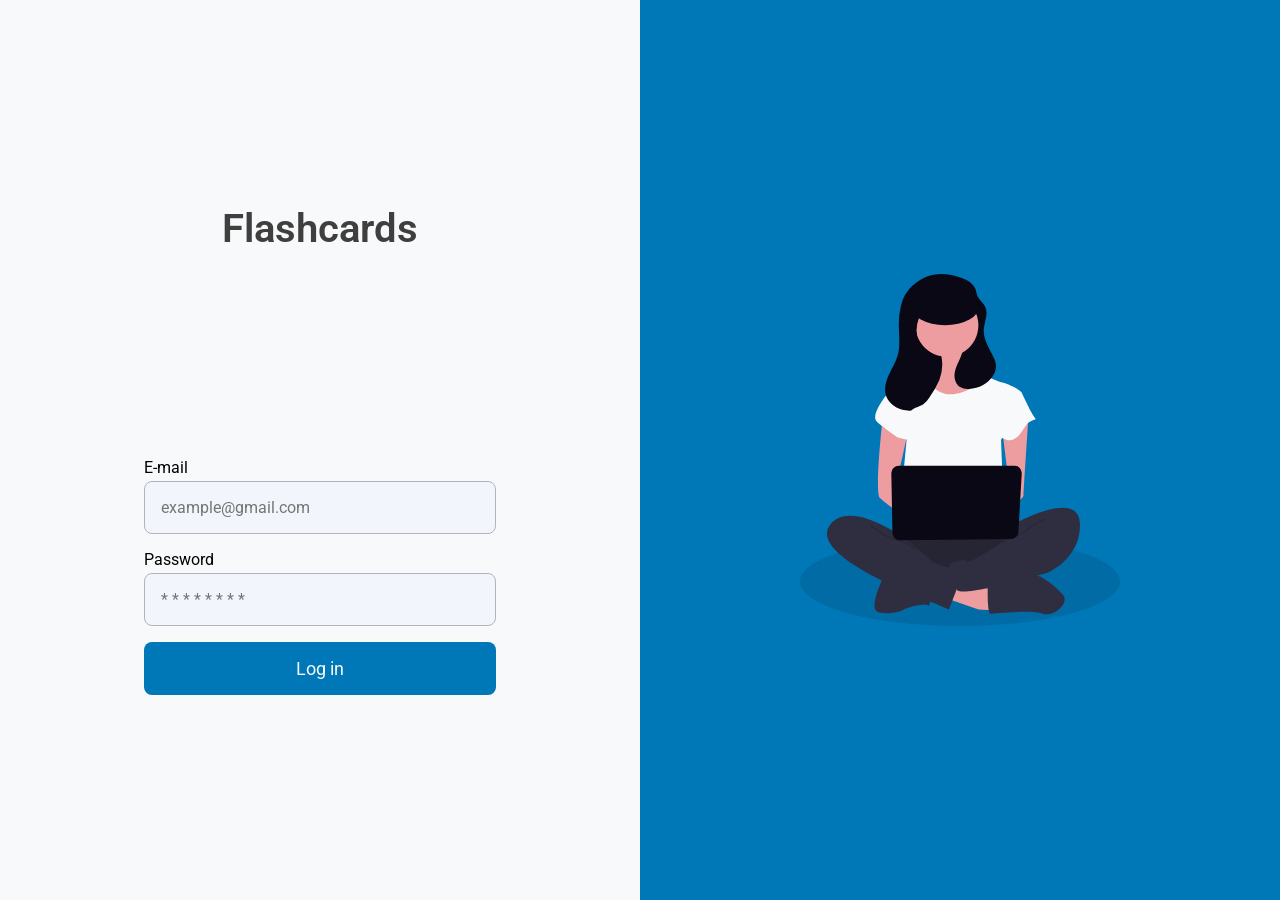
==== frontend/index.html @ 7157df33 "Added a image to the right side" ====
<!DOCTYPE html>
<html lang="en">
  <head>
    <meta charset="UTF-8">
    <meta name="viewport" content="width=device-width, initial-scale=1">
    <title>Flashcards - Login</title>
    <link href="css/style.css" rel="stylesheet">
  </head>
  <body>
    <main class="container">
      <div class="container--column left-side">
        <a href="#" class="logo">
          Flashcards
        </a>
        <form class="container--form">
          <div class="container--form__fields">
            <label for="email">E-mail</label>
            <input type="email" name="email" placeholder="example@gmail.com" required>
          </div>

          <div class="container--form__fields">
            <label for="password">Password</label>
            <input type="password" name="password" placeholder="* * * * * * * *" required>
          </div>
          
          <button type="submit" class="container--form__submit">Log in</button>
          
          <!-- <div> -->
          <!--   <input type="checkbox" name="remember_me" value="remember"> Remember me -->
          <!--   <a href="#">Forgot password?</a> -->
          <!-- </div> -->
        </form>
      </div>
      <div class="right-side">
      </div>
    </main>
  </body>
</html>
---- frontend/css/style.css ----
@import url('https://fonts.googleapis.com/css2?family=Roboto:ital,wght@0,100..900;1,100..900&display=swap');

*, *::before, *::after {
  box-sizing: border-box;
}

* {
  margin: 0;
  padding: 0;
  /* border: 1px solid red; */
}

html {
  background-color: #f8f9fa;
  font-family: "Roboto", sans-serif;
}

body {
  min-height: 100vh;
  line-weight: 1.5;
}

img {
  display: block;
  max-width: 100%;
}

input,
button {
  font: inherit;
}

button {
  border: none;
  cursor: pointer;
}

main {
  height: 100vh;
}

.container {
  display: flex;
  flex-direction: row;
  justify-content: center;
  align-items: stretch;
  width: 100%;
}

.container--column {
  display: flex;
  flex-direction: column;
  justify-content: space-evenly;
  align-items: center;
}

.left-side {
  flex: 0 0 50%;
}

.right-side {
  flex: 0 0 50%;
}

.logo {
  color: #3f3f3f;
  text-decoration: none;
  font-size: 2.5rem;
  font-weight: 600;
}

.container--form {
  display: flex;
  flex-direction: column;
  width: 55%;
  gap: 1rem;
}

.container--form__fields {
  display: flex;
  flex-direction: column;
  gap: .25rem;
}

.container--form__fields input {
  padding: 1rem;
  background-color: #F2F6FC;
  border: solid 1px #b5b2bd;
  border-radius: 8px;
}

.container--form__submit {
  padding: 1rem;
  background-color: #0077b6;
  color: #f8f9fa;
  font-size: 1.125rem;
  border: 0px;
  border-radius: 8px;
}

.right-side {
  background-color: #0077b6;
  background-image: url(../assets/focused.svg);
  background-repeat: no-repeat;
  background-position: center;
  background-size: 50%;
}
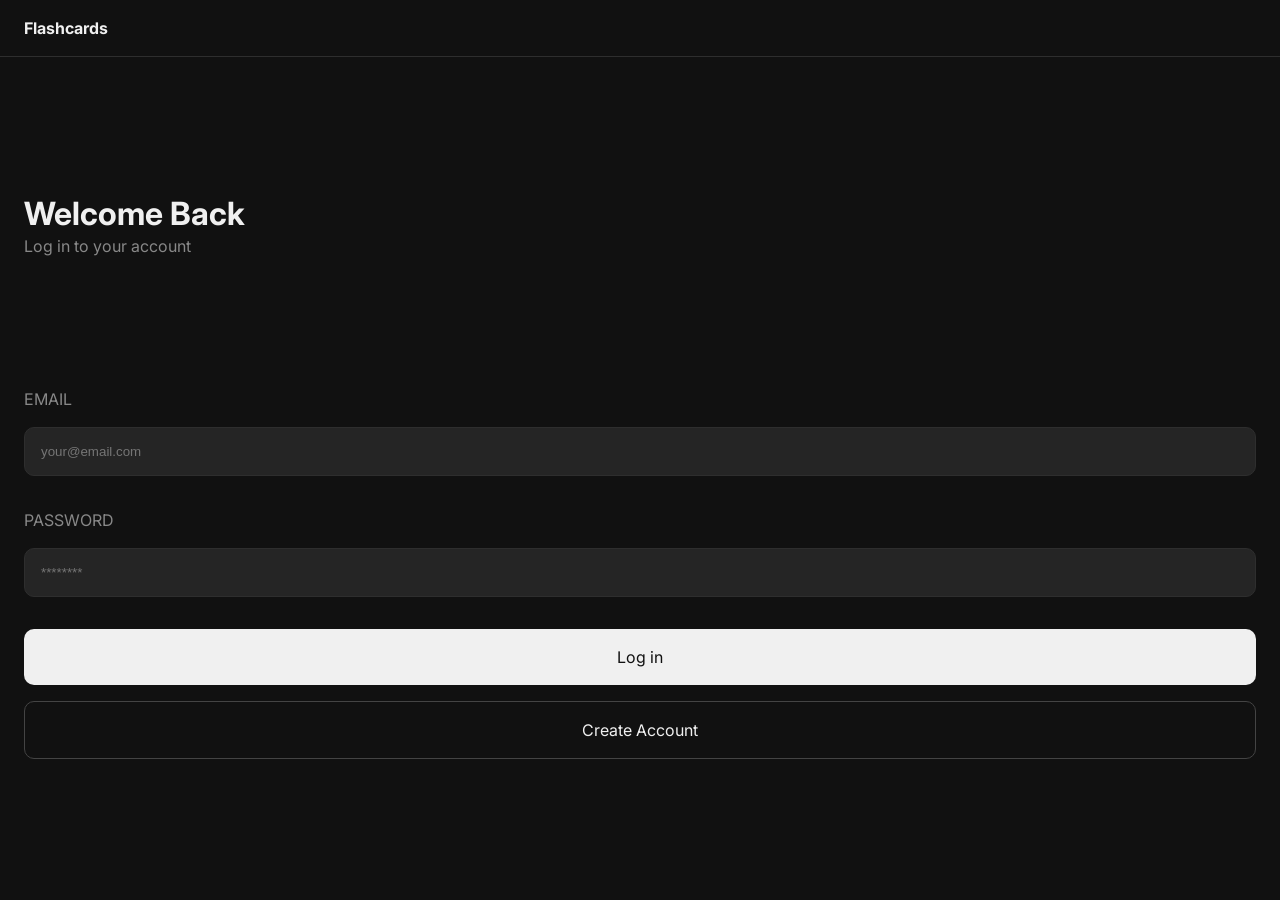
==== commit 7f330f9c: "Changed the whole design for the frontend" ====
--- a/frontend/index.html
+++ b/frontend/index.html
@@ -7,32 +7,30 @@
     <link href="css/style.css" rel="stylesheet">
   </head>
   <body>
+    <header>
+      <nav>
+        <a href="#">Flashcards</a>
+      </nav>
+    </header>
     <main class="container">
-      <div class="container--column left-side">
-        <a href="#" class="logo">
-          Flashcards
-        </a>
-        <form class="container--form">
-          <div class="container--form__fields">
-            <label for="email">E-mail</label>
-            <input type="email" name="email" placeholder="example@gmail.com" required>
-          </div>
-
-          <div class="container--form__fields">
-            <label for="password">Password</label>
-            <input type="password" name="password" placeholder="* * * * * * * *" required>
-          </div>
-          
-          <button type="submit" class="container--form__submit">Log in</button>
-          
-          <!-- <div> -->
-          <!--   <input type="checkbox" name="remember_me" value="remember"> Remember me -->
-          <!--   <a href="#">Forgot password?</a> -->
-          <!-- </div> -->
-        </form>
+      <div class="greetings">
+        <h1>Welcome Back</h1>
+        <p class="text-secondary">Log in to your account</p>
       </div>
-      <div class="right-side">
-      </div>
+      <form class="container-form">
+        <div class="container-form-child">
+          <label for="email" class="text-secondary">EMAIL</label>
+          <input type="email" name="email" placeholder="your@email.com" required>
+        </div>
+        <div class="container-form-child">
+          <label for="password" class="text-secondary">PASSWORD</label>
+          <input type="password" name="password" id="password" placeholder="********" required>
+        </div>
+        <div class="container-form-child">
+          <button type="submit" class="primary-button">Log in</button>
+          <button type="button" class="secondary-button">Create Account</button>
+        </div>
+      </form>
     </main>
   </body>
 </html>
--- a/frontend/css/style.css
+++ b/frontend/css/style.css
@@ -1,107 +1,104 @@
-@import url('https://fonts.googleapis.com/css2?family=Roboto:ital,wght@0,100..900;1,100..900&display=swap');
+@import url('https://fonts.googleapis.com/css2?family=Inter:ital,opsz,wght@0,14..32,100..900;1,14..32,100..900&display=swap');
 
-*, *::before, *::after {
+*,
+*::before,
+*::after {
+  margin: 0;
+  padding: 0;
   box-sizing: border-box;
 }
 
-* {
-  margin: 0;
-  padding: 0;
-  /* border: 1px solid red; */
+button {
+  all: unset;
+  cursor: pointer;
+  text-align: center;
+  border-radius: 10px;
 }
 
-html {
-  background-color: #f8f9fa;
-  font-family: "Roboto", sans-serif;
+:root {
+  --bg-page: #111;
+  --bg-surface: #1e1e1e;
+  --bg-input: #252525;
+  --border: #2e2e2e;
+  --border-light: #444;
+  --text-primary: #f0f0f0;
+  --text-secondary: #888;
+  --text-muted: #666;
 }
 
 body {
-  min-height: 100vh;
-  line-weight: 1.5;
+  background-color: var(--bg-page);
+  color: var(--text-primary);
+
+  font-family: "Inter", sans-serif;
+  line-height: 1.5rem;
+
+  height: 100vh;
+
+  display: flex;
+  flex-direction: column;
 }
 
-img {
-  display: block;
-  max-width: 100%;
+header {
+  padding: 1rem 1.5rem;
+  border-bottom: 1px solid var(--border);
 }
 
-input,
-button {
-  font: inherit;
-}
-
-button {
-  border: none;
-  cursor: pointer;
-}
-
-main {
-  height: 100vh;
+nav a {
+  text-decoration: none;
+  color: var(--text-primary);
+  font-weight: bold;
 }
 
 .container {
   display: flex;
-  flex-direction: row;
+  flex-direction: column;
+  justify-content: space-evenly;
+  flex-grow: 1;
+  padding: 1rem 1.5rem;
+}
+
+.greetings {
+  line-height: 2rem;
+}
+
+.text-secondary {
+  color: var(--text-secondary);
+}
+
+.container-form {
+  display: flex;
+  flex-direction: column;
   justify-content: center;
-  align-items: stretch;
+  align-items: flex-start;
+  gap: 2rem;
+}
+
+.container-form-child {
+  display: flex;
+  flex-direction: column;
+  gap: 1rem;
+
   width: 100%;
 }
 
-.container--column {
-  display: flex;
-  flex-direction: column;
-  justify-content: space-evenly;
-  align-items: center;
+.container-form-child input {
+  padding: 1rem;
+  background-color: var(--bg-input);
+  color: var(--text-secundary);
+  border: 1px solid var(--border);
+  border-radius: 10px;
 }
 
-.left-side {
-  flex: 0 0 50%;
+.primary-button {
+  background-color: var(--text-primary);
+  color: var(--bg-page);
+  padding: 1rem;
 }
 
-.right-side {
-  flex: 0 0 50%;
+.secondary-button {
+  background-color: var(--bg-page);
+  color: var(--text-primary);
+  border: 1px solid var(--border-light);
+  padding: 1rem;
 }
-
-.logo {
-  color: #3f3f3f;
-  text-decoration: none;
-  font-size: 2.5rem;
-  font-weight: 600;
-}
-
-.container--form {
-  display: flex;
-  flex-direction: column;
-  width: 55%;
-  gap: 1rem;
-}
-
-.container--form__fields {
-  display: flex;
-  flex-direction: column;
-  gap: .25rem;
-}
-
-.container--form__fields input {
-  padding: 1rem;
-  background-color: #F2F6FC;
-  border: solid 1px #b5b2bd;
-  border-radius: 8px;
-}
-
-.container--form__submit {
-  padding: 1rem;
-  background-color: #0077b6;
-  color: #f8f9fa;
-  font-size: 1.125rem;
-  border: 0px;
-  border-radius: 8px;
-}
-
-.right-side {
-  background-color: #0077b6;
-  background-image: url(../assets/focused.svg);
-  background-repeat: no-repeat;
-  background-position: center;
-  background-size: 50%;
-}
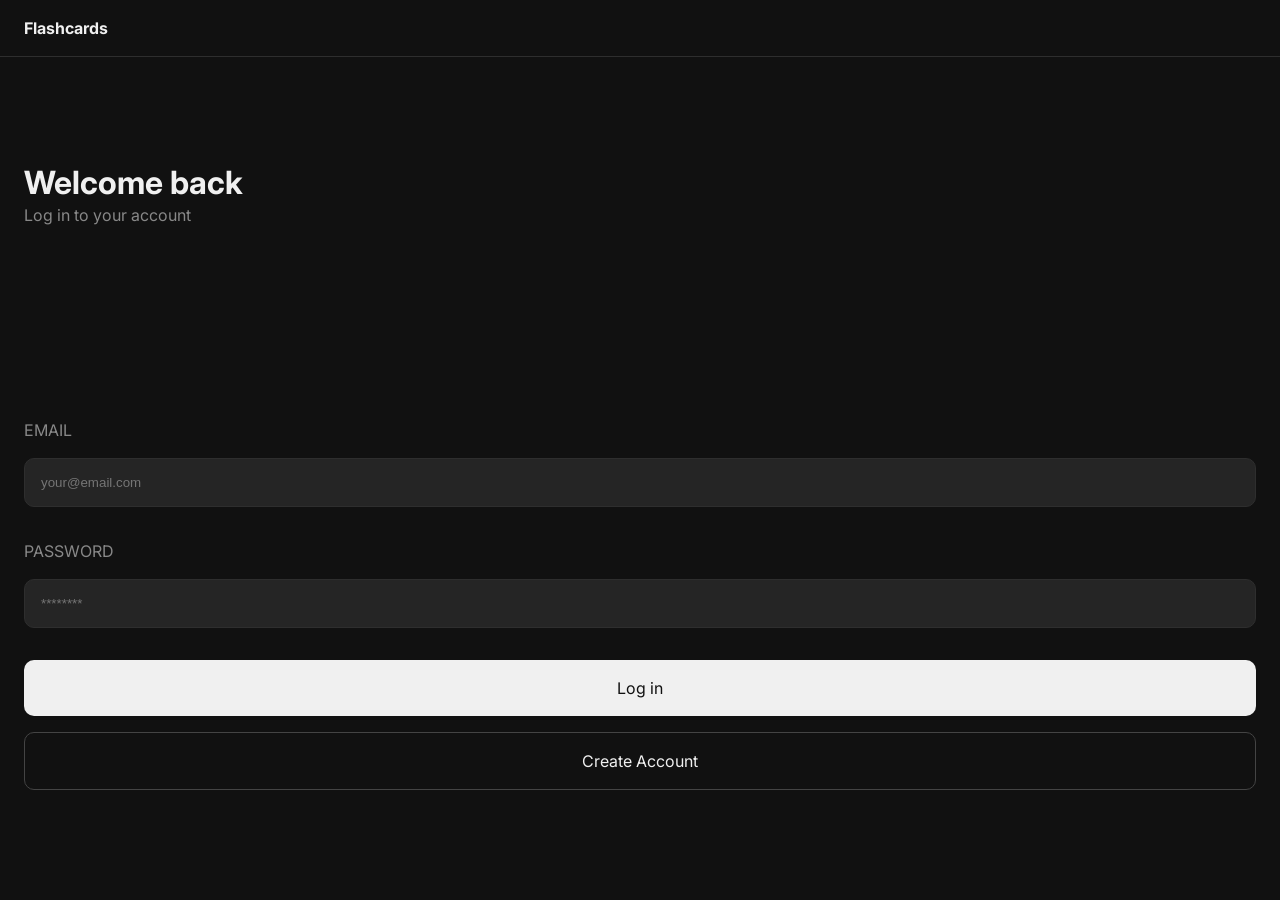
==== commit 0d16d12e: "Added id to input email" ====
--- a/frontend/index.html
+++ b/frontend/index.html
@@ -14,13 +14,13 @@
     </header>
     <main class="container">
       <div class="greetings">
-        <h1>Welcome Back</h1>
+        <h1>Welcome back</h1>
         <p class="text-secondary">Log in to your account</p>
       </div>
       <form class="container-form">
         <div class="container-form-child">
           <label for="email" class="text-secondary">EMAIL</label>
-          <input type="email" name="email" placeholder="your@email.com" required>
+          <input type="email" name="email" id="email" placeholder="your@email.com" required>
         </div>
         <div class="container-form-child">
           <label for="password" class="text-secondary">PASSWORD</label>
--- a/frontend/css/style.css
+++ b/frontend/css/style.css
@@ -53,7 +53,7 @@
 .container {
   display: flex;
   flex-direction: column;
-  justify-content: space-evenly;
+  justify-content: space-around;
   flex-grow: 1;
   padding: 1rem 1.5rem;
 }
@@ -85,7 +85,7 @@
 .container-form-child input {
   padding: 1rem;
   background-color: var(--bg-input);
-  color: var(--text-secundary);
+  color: var(--text-secondary);
   border: 1px solid var(--border);
   border-radius: 10px;
 }
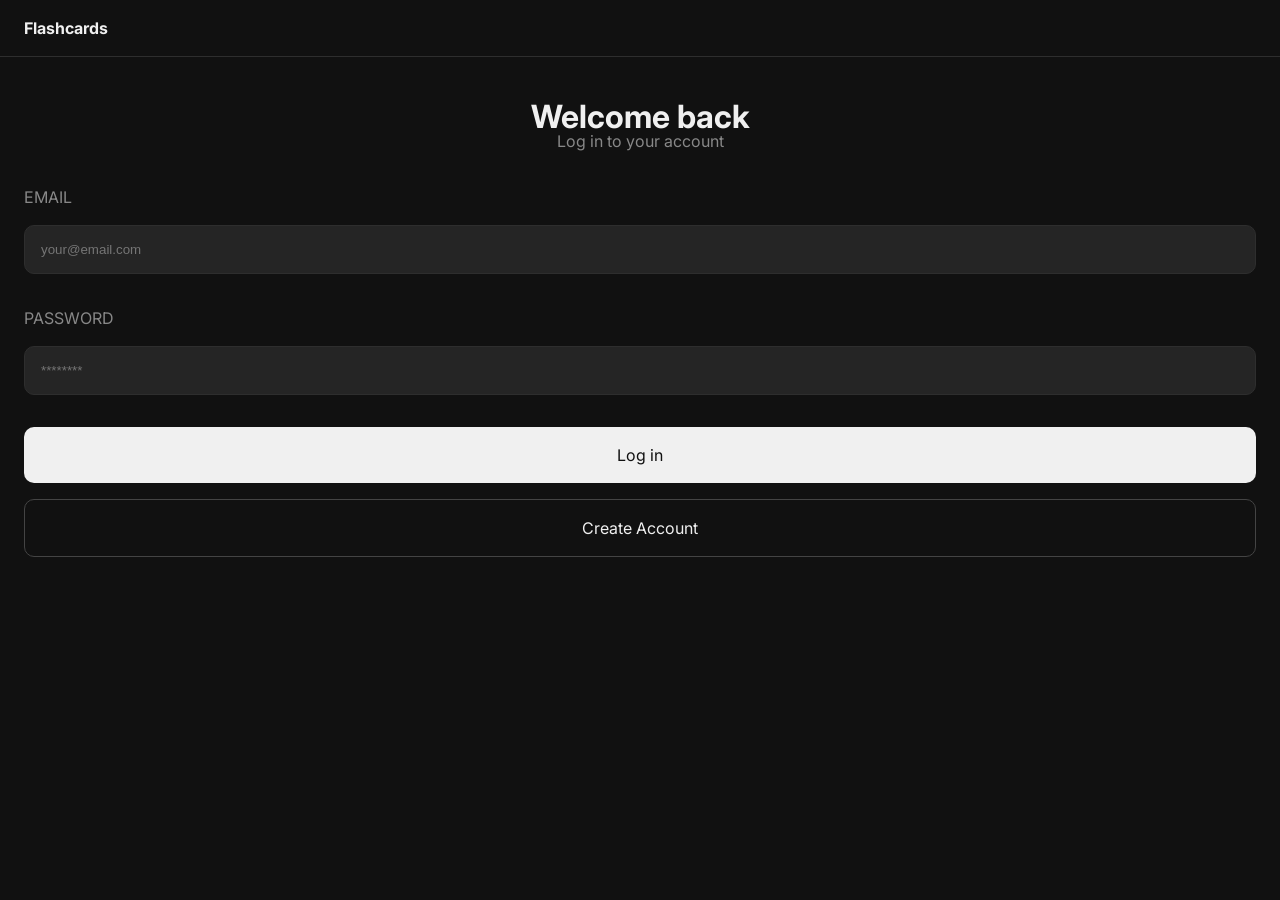
==== commit 77cc8d85: "Fixed spacing" ====
--- a/frontend/index.html
+++ b/frontend/index.html
@@ -17,7 +17,7 @@
         <h1>Welcome back</h1>
         <p class="text-secondary">Log in to your account</p>
       </div>
-      <form class="container-form">
+      <form class="container-form" id="form">
         <div class="container-form-child">
           <label for="email" class="text-secondary">EMAIL</label>
           <input type="email" name="email" id="email" placeholder="your@email.com" required>
@@ -33,4 +33,5 @@
       </form>
     </main>
   </body>
+  <script src="login.js"></script>
 </html>
--- a/frontend/css/style.css
+++ b/frontend/css/style.css
@@ -53,13 +53,13 @@
 .container {
   display: flex;
   flex-direction: column;
-  justify-content: space-around;
-  flex-grow: 1;
+  gap: 2rem;
   padding: 1rem 1.5rem;
 }
 
 .greetings {
-  line-height: 2rem;
+  text-align: center;
+  margin-top: 2rem;
 }
 
 .text-secondary {
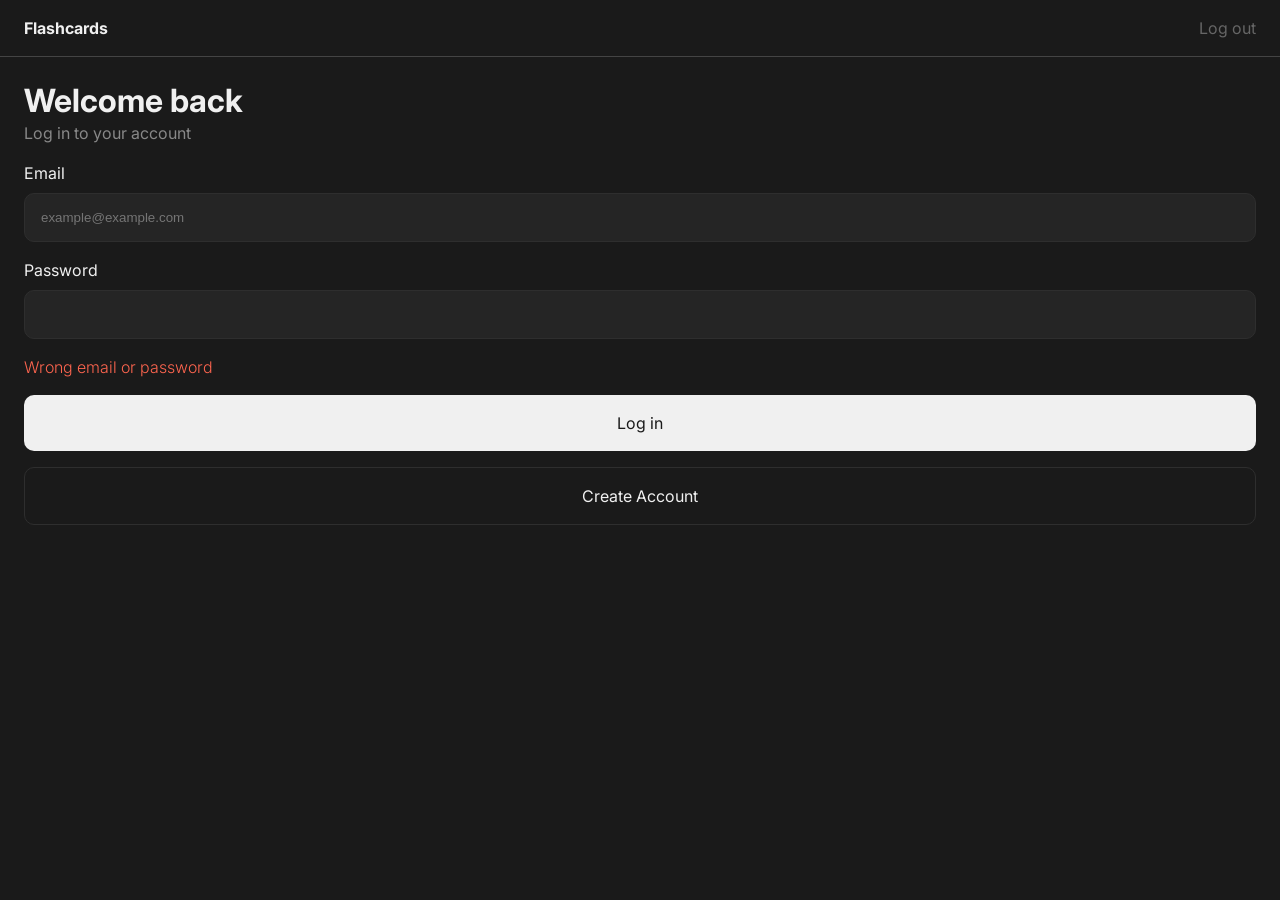
==== commit 695f5adf: "Cleanup the css file" ====
--- a/frontend/index.html
+++ b/frontend/index.html
@@ -1,37 +1,96 @@
-<!DOCTYPE html>
+<!-- <!doctype html> -->
+<!-- <html lang="en"> -->
+<!--   <head> -->
+<!--     <meta charset="UTF-8" /> -->
+<!--     <meta name="viewport" content="width=device-width, initial-scale=1" /> -->
+<!--     <title>Flashcards - Login</title> -->
+<!--     <link href="css/style.css" rel="stylesheet" /> -->
+<!--   </head> -->
+<!--   <body> -->
+<!--     <header> -->
+<!--       <nav> -->
+<!--         <a href="#">Flashcards</a> -->
+<!--       </nav> -->
+<!--     </header> -->
+<!--     <main class="container"> -->
+<!--       <div class="greetings"> -->
+<!--         <h1>Welcome back</h1> -->
+<!--         <p class="text-secondary">Log in to your account</p> -->
+<!--       </div> -->
+<!--       <form class="container-form" id="form"> -->
+<!--         <div class="container-form-child"> -->
+<!--           <label for="email" class="text-secondary">EMAIL</label> -->
+<!--           <input -->
+<!--             type="email" -->
+<!--             name="email" -->
+<!--             id="email" -->
+<!--             placeholder="your@email.com" -->
+<!--             required -->
+<!--           /> -->
+<!--         </div> -->
+<!--         <div class="container-form-child"> -->
+<!--           <label for="password" class="text-secondary">PASSWORD</label> -->
+<!--           <input -->
+<!--             type="password" -->
+<!--             name="password" -->
+<!--             id="password" -->
+<!--             placeholder="********" -->
+<!--             required -->
+<!--           /> -->
+<!--         </div> -->
+<!--         <p id="login-fail">Wrong email or password</p> -->
+<!--         <div class="container-form-child"> -->
+<!--           <button type="submit" class="primary-button">Log in</button> -->
+<!--           <button type="button" class="secondary-button">Create Account</button> -->
+<!--         </div> -->
+<!--       </form> -->
+<!--     </main> -->
+<!--   </body> -->
+<!--   <script src="js/login.js"></script> -->
+<!-- </html> -->
+<!doctype html>
 <html lang="en">
   <head>
-    <meta charset="UTF-8">
-    <meta name="viewport" content="width=device-width, initial-scale=1">
-    <title>Flashcards - Login</title>
-    <link href="css/style.css" rel="stylesheet">
+    <meta charset="UTF-8" />
+    <meta name="viewport" content="width=device-width, initial-scale=1" />
+    <title>Flashcards</title>
+    <link href="css/style.css" rel="stylesheet" />
   </head>
   <body>
     <header>
       <nav>
-        <a href="#">Flashcards</a>
+        <a href="#" class="brand-logo"> Flashcards </a>
+        <a href="#" class="logout"> Log out </a>
       </nav>
     </header>
     <main class="container">
-      <div class="greetings">
-        <h1>Welcome back</h1>
+      <div class="page-header">
+        <h1 class="page-title">Welcome back</h1>
         <p class="text-secondary">Log in to your account</p>
       </div>
-      <form class="container-form" id="form">
-        <div class="container-form-child">
-          <label for="email" class="text-secondary">EMAIL</label>
-          <input type="email" name="email" id="email" placeholder="your@email.com" required>
+      <form>
+        <div class="form-child">
+          <div class="input-group">
+            <label for="email">Email</label>
+            <input
+              type="email"
+              name="email"
+              id="email"
+              placeholder="example@example.com"
+              required
+            />
+          </div>
+          <div class="input-group">
+            <label for="password">Password</label>
+            <input type="password" name="password" id="password" required />
+          </div>
+          <p class="error-message">Wrong email or password</p>
         </div>
-        <div class="container-form-child">
-          <label for="password" class="text-secondary">PASSWORD</label>
-          <input type="password" name="password" id="password" placeholder="********" required>
-        </div>
-        <div class="container-form-child">
-          <button type="submit" class="primary-button">Log in</button>
-          <button type="button" class="secondary-button">Create Account</button>
+        <div class="form-child">
+          <button type="submit" class="button-primary">Log in</button>
+          <button type="button" class="button-secondary">Create Account</button>
         </div>
       </form>
     </main>
   </body>
-  <script src="login.js"></script>
 </html>
--- a/frontend/css/style.css
+++ b/frontend/css/style.css
@@ -1,5 +1,6 @@
-@import url('https://fonts.googleapis.com/css2?family=Inter:ital,opsz,wght@0,14..32,100..900;1,14..32,100..900&display=swap');
+@import url("https://fonts.googleapis.com/css2?family=Inter:ital,opsz,wght@0,14..32,100..900;1,14..32,100..900&display=swap");
 
+/* START RESET */
 *,
 *::before,
 *::after {
@@ -13,10 +14,27 @@
   cursor: pointer;
   text-align: center;
   border-radius: 10px;
+  padding: 1rem;
 }
 
+a {
+  color: var(--text-primary);
+  text-decoration: none;
+}
+
+input {
+  background-color: var(--bg-input);
+  color: var(--text-secondary);
+  border: 1px solid var(--border);
+  border-radius: 10px;
+
+  padding: 1rem;
+}
+
+/* END RESET */
+
 :root {
-  --bg-page: #111;
+  --bg-page: #1a1a1a;
   --bg-surface: #1e1e1e;
   --bg-input: #252525;
   --border: #2e2e2e;
@@ -24,81 +42,94 @@
   --text-primary: #f0f0f0;
   --text-secondary: #888;
   --text-muted: #666;
+  --error: #fe654f;
 }
 
 body {
+  height: 100vh;
   background-color: var(--bg-page);
   color: var(--text-primary);
-
   font-family: "Inter", sans-serif;
   line-height: 1.5rem;
-
-  height: 100vh;
-
-  display: flex;
-  flex-direction: column;
 }
 
-header {
-  padding: 1rem 1.5rem;
-  border-bottom: 1px solid var(--border);
-}
-
-nav a {
-  text-decoration: none;
-  color: var(--text-primary);
-  font-weight: bold;
-}
-
-.container {
-  display: flex;
-  flex-direction: column;
-  gap: 2rem;
-  padding: 1rem 1.5rem;
-}
-
-.greetings {
-  text-align: center;
-  margin-top: 2rem;
-}
+/* UTILS */
 
 .text-secondary {
   color: var(--text-secondary);
 }
 
-.container-form {
+.error-message {
+  color: var(--error);
+  font-weight: 300;
+}
+
+.button-primary {
+  background-color: var(--text-primary);
+  color: var(--bg-page);
+}
+
+.button-secondary {
+  border: 1px solid var(--border);
+}
+
+/* HEADER */
+
+header {
+  padding: 1rem 1.5rem;
+  border-bottom: 1px solid var(--border-light);
+}
+
+nav {
+  display: flex;
+  justify-content: space-between;
+  align-items: center;
+}
+
+.brand-logo {
+  font-weight: bold;
+}
+
+.logout {
+  color: var(--text-muted);
+}
+
+/* MAIN */
+main {
+  padding: 1rem 1.5rem;
   display: flex;
   flex-direction: column;
   justify-content: center;
-  align-items: flex-start;
-  gap: 2rem;
+  gap: 1rem;
 }
 
-.container-form-child {
+/* PAGE HEADER */
+.page-header {
+  margin-top: 1rem;
+}
+
+.page-title {
+  margin-bottom: 0.5rem;
+}
+
+/* FORM */
+form {
+  display: flex;
+  flex-direction: column;
+  justify-content: center;
+  align-items: center;
+  gap: 1rem;
+}
+
+.form-child {
+  width: 100%;
   display: flex;
   flex-direction: column;
   gap: 1rem;
-
-  width: 100%;
 }
 
-.container-form-child input {
-  padding: 1rem;
-  background-color: var(--bg-input);
-  color: var(--text-secondary);
-  border: 1px solid var(--border);
-  border-radius: 10px;
+.input-group {
+  display: flex;
+  flex-direction: column;
+  gap: 0.5rem;
 }
-
-.primary-button {
-  background-color: var(--text-primary);
-  color: var(--bg-page);
-  padding: 1rem;
-}
-
-.secondary-button {
-  background-color: var(--bg-page);
-  color: var(--text-primary);
-  border: 1px solid var(--border-light);
-  padding: 1rem;
-}
--- a/frontend/css/style.css
+++ b/frontend/css/style.css
@@ -1,5 +1,6 @@
-@import url('https://fonts.googleapis.com/css2?family=Inter:ital,opsz,wght@0,14..32,100..900;1,14..32,100..900&display=swap');
+@import url("https://fonts.googleapis.com/css2?family=Inter:ital,opsz,wght@0,14..32,100..900;1,14..32,100..900&display=swap");
 
+/* START RESET */
 *,
 *::before,
 *::after {
@@ -13,10 +14,27 @@
   cursor: pointer;
   text-align: center;
   border-radius: 10px;
+  padding: 1rem;
 }
 
+a {
+  color: var(--text-primary);
+  text-decoration: none;
+}
+
+input {
+  background-color: var(--bg-input);
+  color: var(--text-secondary);
+  border: 1px solid var(--border);
+  border-radius: 10px;
+
+  padding: 1rem;
+}
+
+/* END RESET */
+
 :root {
-  --bg-page: #111;
+  --bg-page: #1a1a1a;
   --bg-surface: #1e1e1e;
   --bg-input: #252525;
   --border: #2e2e2e;
@@ -24,81 +42,94 @@
   --text-primary: #f0f0f0;
   --text-secondary: #888;
   --text-muted: #666;
+  --error: #fe654f;
 }
 
 body {
+  height: 100vh;
   background-color: var(--bg-page);
   color: var(--text-primary);
-
   font-family: "Inter", sans-serif;
   line-height: 1.5rem;
-
-  height: 100vh;
-
-  display: flex;
-  flex-direction: column;
 }
 
-header {
-  padding: 1rem 1.5rem;
-  border-bottom: 1px solid var(--border);
-}
-
-nav a {
-  text-decoration: none;
-  color: var(--text-primary);
-  font-weight: bold;
-}
-
-.container {
-  display: flex;
-  flex-direction: column;
-  gap: 2rem;
-  padding: 1rem 1.5rem;
-}
-
-.greetings {
-  text-align: center;
-  margin-top: 2rem;
-}
+/* UTILS */
 
 .text-secondary {
   color: var(--text-secondary);
 }
 
-.container-form {
+.error-message {
+  color: var(--error);
+  font-weight: 300;
+}
+
+.button-primary {
+  background-color: var(--text-primary);
+  color: var(--bg-page);
+}
+
+.button-secondary {
+  border: 1px solid var(--border);
+}
+
+/* HEADER */
+
+header {
+  padding: 1rem 1.5rem;
+  border-bottom: 1px solid var(--border-light);
+}
+
+nav {
+  display: flex;
+  justify-content: space-between;
+  align-items: center;
+}
+
+.brand-logo {
+  font-weight: bold;
+}
+
+.logout {
+  color: var(--text-muted);
+}
+
+/* MAIN */
+main {
+  padding: 1rem 1.5rem;
   display: flex;
   flex-direction: column;
   justify-content: center;
-  align-items: flex-start;
-  gap: 2rem;
+  gap: 1rem;
 }
 
-.container-form-child {
+/* PAGE HEADER */
+.page-header {
+  margin-top: 1rem;
+}
+
+.page-title {
+  margin-bottom: 0.5rem;
+}
+
+/* FORM */
+form {
+  display: flex;
+  flex-direction: column;
+  justify-content: center;
+  align-items: center;
+  gap: 1rem;
+}
+
+.form-child {
+  width: 100%;
   display: flex;
   flex-direction: column;
   gap: 1rem;
-
-  width: 100%;
 }
 
-.container-form-child input {
-  padding: 1rem;
-  background-color: var(--bg-input);
-  color: var(--text-secondary);
-  border: 1px solid var(--border);
-  border-radius: 10px;
+.input-group {
+  display: flex;
+  flex-direction: column;
+  gap: 0.5rem;
 }
-
-.primary-button {
-  background-color: var(--text-primary);
-  color: var(--bg-page);
-  padding: 1rem;
-}
-
-.secondary-button {
-  background-color: var(--bg-page);
-  color: var(--text-primary);
-  border: 1px solid var(--border-light);
-  padding: 1rem;
-}
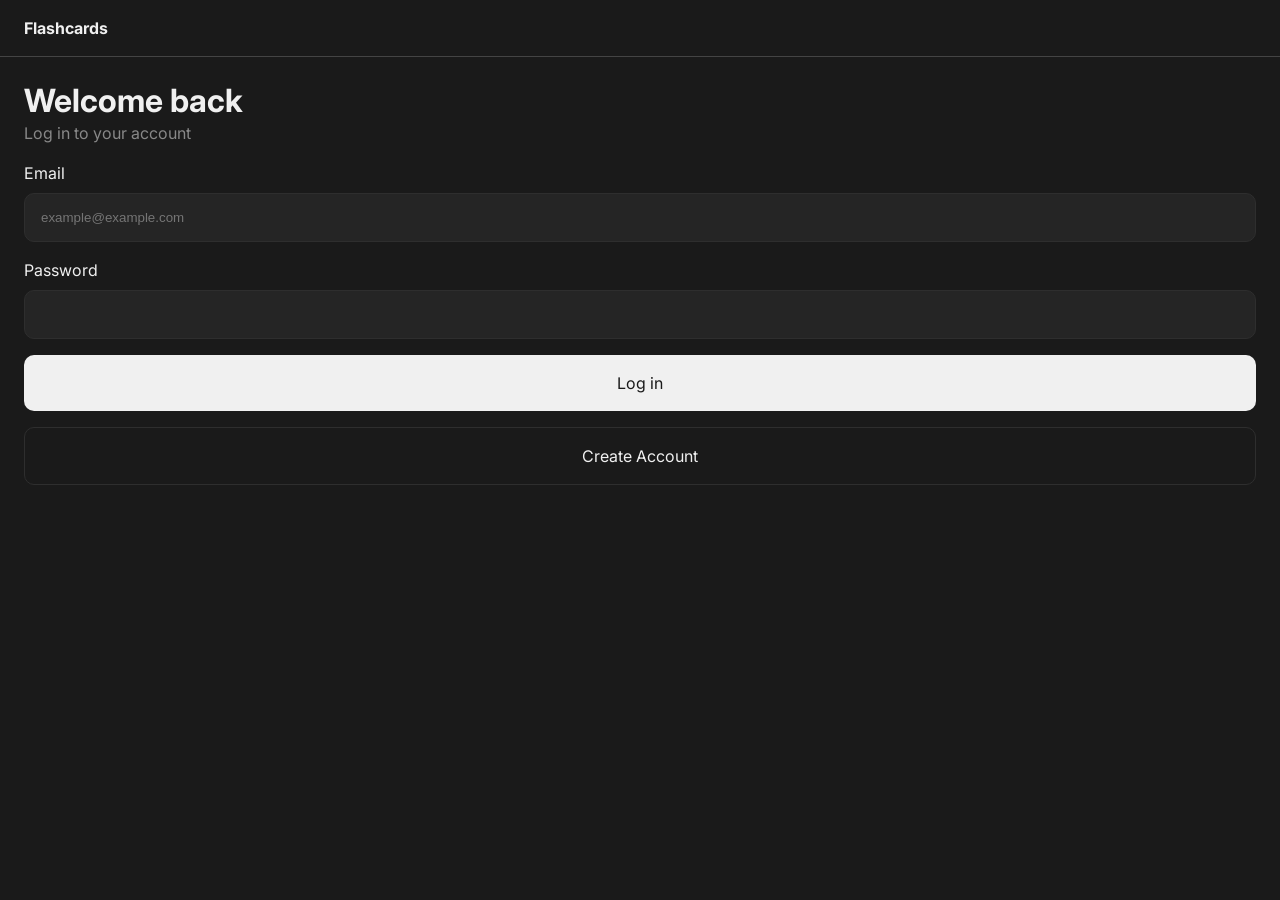
==== commit 3905efdd: "Login is now working" ====
--- a/frontend/index.html
+++ b/frontend/index.html
@@ -1,53 +1,3 @@
-<!-- <!doctype html> -->
-<!-- <html lang="en"> -->
-<!--   <head> -->
-<!--     <meta charset="UTF-8" /> -->
-<!--     <meta name="viewport" content="width=device-width, initial-scale=1" /> -->
-<!--     <title>Flashcards - Login</title> -->
-<!--     <link href="css/style.css" rel="stylesheet" /> -->
-<!--   </head> -->
-<!--   <body> -->
-<!--     <header> -->
-<!--       <nav> -->
-<!--         <a href="#">Flashcards</a> -->
-<!--       </nav> -->
-<!--     </header> -->
-<!--     <main class="container"> -->
-<!--       <div class="greetings"> -->
-<!--         <h1>Welcome back</h1> -->
-<!--         <p class="text-secondary">Log in to your account</p> -->
-<!--       </div> -->
-<!--       <form class="container-form" id="form"> -->
-<!--         <div class="container-form-child"> -->
-<!--           <label for="email" class="text-secondary">EMAIL</label> -->
-<!--           <input -->
-<!--             type="email" -->
-<!--             name="email" -->
-<!--             id="email" -->
-<!--             placeholder="your@email.com" -->
-<!--             required -->
-<!--           /> -->
-<!--         </div> -->
-<!--         <div class="container-form-child"> -->
-<!--           <label for="password" class="text-secondary">PASSWORD</label> -->
-<!--           <input -->
-<!--             type="password" -->
-<!--             name="password" -->
-<!--             id="password" -->
-<!--             placeholder="********" -->
-<!--             required -->
-<!--           /> -->
-<!--         </div> -->
-<!--         <p id="login-fail">Wrong email or password</p> -->
-<!--         <div class="container-form-child"> -->
-<!--           <button type="submit" class="primary-button">Log in</button> -->
-<!--           <button type="button" class="secondary-button">Create Account</button> -->
-<!--         </div> -->
-<!--       </form> -->
-<!--     </main> -->
-<!--   </body> -->
-<!--   <script src="js/login.js"></script> -->
-<!-- </html> -->
 <!doctype html>
 <html lang="en">
   <head>
@@ -60,7 +10,6 @@
     <header>
       <nav>
         <a href="#" class="brand-logo"> Flashcards </a>
-        <a href="#" class="logout"> Log out </a>
       </nav>
     </header>
     <main class="container">
@@ -68,7 +17,7 @@
         <h1 class="page-title">Welcome back</h1>
         <p class="text-secondary">Log in to your account</p>
       </div>
-      <form>
+      <form id="login-form">
         <div class="form-child">
           <div class="input-group">
             <label for="email">Email</label>
@@ -84,7 +33,7 @@
             <label for="password">Password</label>
             <input type="password" name="password" id="password" required />
           </div>
-          <p class="error-message">Wrong email or password</p>
+          <p id="login-fail" class="error-message">Wrong email or password</p>
         </div>
         <div class="form-child">
           <button type="submit" class="button-primary">Log in</button>
@@ -93,4 +42,5 @@
       </form>
     </main>
   </body>
+  <script src="js/login.js"></script>
 </html>
--- a/frontend/css/style.css
+++ b/frontend/css/style.css
@@ -1,4 +1,16 @@
 @import url("https://fonts.googleapis.com/css2?family=Inter:ital,opsz,wght@0,14..32,100..900;1,14..32,100..900&display=swap");
+
+:root {
+  --bg-page: #1a1a1a;
+  --bg-surface: #1e1e1e;
+  --bg-input: #252525;
+  --border: #2e2e2e;
+  --border-light: #444;
+  --text-primary: #f0f0f0;
+  --text-secondary: #888;
+  --text-muted: #666;
+  --error: #fe654f;
+}
 
 /* START RESET */
 *,
@@ -33,18 +45,6 @@
 
 /* END RESET */
 
-:root {
-  --bg-page: #1a1a1a;
-  --bg-surface: #1e1e1e;
-  --bg-input: #252525;
-  --border: #2e2e2e;
-  --border-light: #444;
-  --text-primary: #f0f0f0;
-  --text-secondary: #888;
-  --text-muted: #666;
-  --error: #fe654f;
-}
-
 body {
   height: 100vh;
   background-color: var(--bg-page);
@@ -60,8 +60,13 @@
 }
 
 .error-message {
+  display: none;
   color: var(--error);
   font-weight: 300;
+}
+
+.error-outline {
+  border: 1px solid var(--error);
 }
 
 .button-primary {
